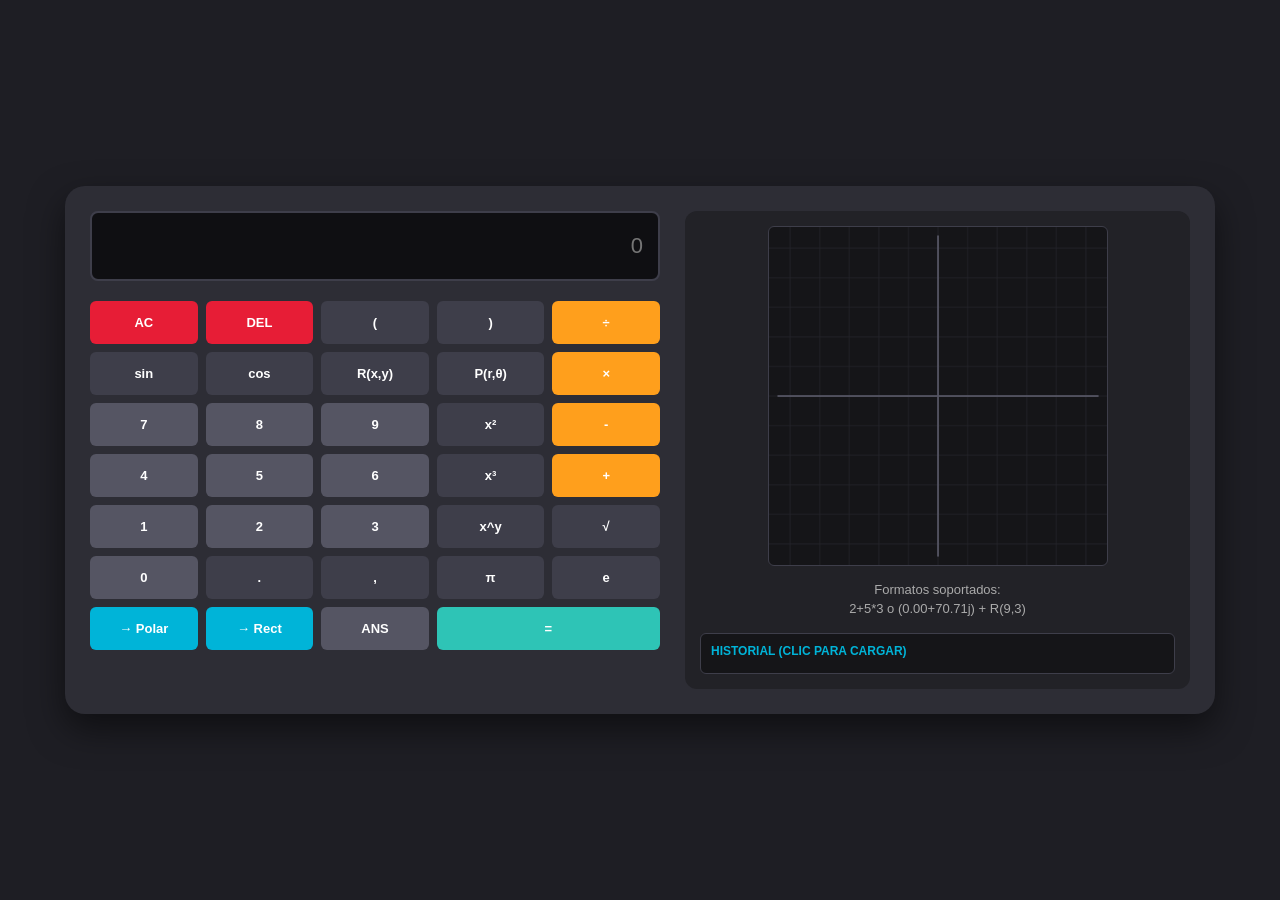
==== Instrumentacion/calculadora.html @ bb3affe7 "Add files via upload" ====
<!DOCTYPE html>
<html lang="es">
<head>
    <meta charset="UTF-8">
    <meta name="viewport" content="width=device-width, initial-scale=1.0">
    <title>Calculadora Científica y Compleja Definitiva</title>
    <style>
        * {
            box-sizing: border-box;
            margin: 0;
            padding: 0;
            font-family: 'Segoe UI', Tahoma, Geneva, Verdana, sans-serif;
        }

        body {
            background-color: #1e1e24;
            display: flex;
            justify-content: center;
            align-items: center;
            min-height: 100vh;
            padding: 20px;
        }

        .contenedor-principal {
            display: flex;
            background-color: #2d2d35;
            padding: 25px;
            border-radius: 20px;
            box-shadow: 0px 15px 35px rgba(0,0,0,0.5);
            gap: 25px;
            max-width: 1150px;
            width: 100%;
        }

        .seccion-calculadora {
            flex: 1.2;
        }

        .seccion-grafico {
            flex: 1;
            display: flex;
            flex-direction: column;
            align-items: center;
            background-color: #222227;
            border-radius: 12px;
            padding: 15px;
            gap: 15px;
        }

        .pantalla {
            width: 100%;
            height: 70px;
            background-color: #0f0f12;
            color: #00ff66;
            font-size: 22px;
            text-align: right;
            padding: 15px;
            border: 2px solid #3e3e4a;
            border-radius: 8px;
            margin-bottom: 20px;
            outline: none;
        }

        .botones {
            display: grid;
            grid-template-columns: repeat(5, 1fr);
            gap: 8px;
        }

        button {
            padding: 14px 4px;
            font-size: 13px;
            font-weight: 600;
            border: none;
            border-radius: 6px;
            cursor: pointer;
            background-color: #3e3e4a;
            color: #ffffff;
            transition: background 0.2s;
        }

        button:hover {
            background-color: #4f4f5e;
        }

        button.numero {
            background-color: #555563;
        }

        button.numero:hover {
            background-color: #666677;
        }

        button.operador {
            background-color: #ff9f1c;
            color: #fff;
        }

        button.operador:hover {
            background-color: #fca326;
        }

        button.especial {
            background-color: #e71d36;
            color: white;
        }

        button.especial:hover {
            background-color: #ff334b;
        }

        button.vector-btn {
            background-color: #00b4d8;
            color: white;
        }

        button.vector-btn:hover {
            background-color: #0096c7;
        }

        button.igual {
            background-color: #2ec4b6;
            color: white;
            grid-column: span 2;
        }

        button.igual:hover {
            background-color: #23a89d;
        }

        canvas {
            background-color: #151518;
            border: 1px solid #3e3e4a;
            border-radius: 6px;
            width: 100%;
            max-width: 340px;
            height: auto;
            aspect-ratio: 1;
        }

        .info-grafico {
            color: #aaa;
            font-size: 13px;
            text-align: center;
            line-height: 1.4;
            width: 100%;
        }

        .contenedor-historial {
            width: 100%;
            background-color: #151518;
            border: 1px solid #3e3e4a;
            border-radius: 6px;
            padding: 10px;
            max-height: 120px;
            overflow-y: auto;
        }

        .titulo-historial {
            color: #00b4d8;
            font-size: 12px;
            font-weight: bold;
            margin-bottom: 5px;
            text-transform: uppercase;
        }

        .item-historial {
            color: #eee;
            font-size: 11px;
            padding: 4px;
            border-bottom: 1px solid #222;
            cursor: pointer;
            text-align: left;
            white-space: nowrap;
            overflow: hidden;
            text-overflow: ellipsis;
        }

        .item-historial:hover {
            background-color: #222227;
            color: #00ff66;
        }
    </style>
</head>
<body>

    <div class="contenedor-principal">
        <div class="seccion-calculadora">
            <input type="text" class="pantalla" id="pantalla" readonly placeholder="0">
            
            <div class="botones">
                <button class="especial" onclick="limpiarPantalla()">AC</button>
                <button class="especial" onclick="borrarUltimo()">DEL</button>
                <button onclick="agregarValor('(')">(</button>
                <button onclick="agregarValor(')')">)</button>
                <button class="operador" onclick="agregarValor('/')">÷</button>

                <button onclick="agregarValor('Math.sin(')">sin</button>
                <button onclick="agregarValor('Math.cos(')">cos</button>
                <button onclick="agregarValor('R(')">R(x,y)</button>
                <button onclick="agregarValor('P(')">P(r,θ)</button>
                <button class="operador" onclick="agregarValor('*')">×</button>

                <button class="numero" onclick="agregarValor('7')">7</button>
                <button class="numero" onclick="agregarValor('8')">8</button>
                <button class="numero" onclick="agregarValor('9')">9</button>
                <button onclick="agregarValor('**2')">x²</button>
                <button class="operador" onclick="agregarValor('-')">-</button>

                <button class="numero" onclick="agregarValor('4')">4</button>
                <button class="numero" onclick="agregarValor('5')">5</button>
                <button class="numero" onclick="agregarValor('6')">6</button>
                <button onclick="agregarValor('**3')">x³</button>
                <button class="operador" onclick="agregarValor('+')">+</button>

                <button class="numero" onclick="agregarValor('1')">1</button>
                <button class="numero" onclick="agregarValor('2')">2</button>
                <button class="numero" onclick="agregarValor('3')">3</button>
                <button onclick="agregarValor('**')">x^y</button>
                <button onclick="agregarValor('Math.sqrt(')">√</button>

                <button class="numero" onclick="agregarValor('0')">0</button>
                <button onclick="agregarValor('.')">.</button>
                <button onclick="agregarValor(',')">,</button>
                <button onclick="agregarValor('Math.PI')">π</button>
                <button onclick="agregarValor('Math.E')">e</button>

                <button class="vector-btn" onclick="convertirAGraficarPolar()">→ Polar</button>
                <button class="vector-btn" onclick="convertirAGraficarRectangular()">→ Rect</button>
                <button class="numero" onclick="agregarAns()">ANS</button>
                <button class="igual" onclick="calcularOperacionCompleja()">=</button>
            </div>
        </div>

        <div class="seccion-grafico">
            <canvas id="planoVectorial" width="400" height="400"></canvas>
            <div class="info-grafico" id="infoGrafico">
                Formatos soportados:<br>
                <code>2+5*3</code> o <code>(0.00+70.71j) + R(9,3)</code>
            </div>
            
            <div class="contenedor-historial">
                <div class="titulo-historial">Historial (clic para cargar)</div>
                <div id="listaHistorial"></div>
            </div>
        </div>
    </div>

    <script>
        const pantalla = document.getElementById('pantalla');
        const canvas = document.getElementById('planoVectorial');
        const ctx = canvas.getContext('2d');
        const listaHistorial = document.getElementById('listaHistorial');

        let ultimaSolucion = "0"; 
        let mostrandoResultado = false; 

        dibujarPlano(0, 0);

        function agregarValor(valor) {
            if (mostrandoResultado) {
                pantalla.value = "";
                mostrandoResultado = false;
            }
            pantalla.value += valor;
        }

        function agregarAns() {
            if (mostrandoResultado) {
                pantalla.value = "";
                mostrandoResultado = false;
            }
            pantalla.value += ultimaSolucion;
        }

        function limpiarPantalla() {
            pantalla.value = '';
            mostrandoResultado = false;
            dibujarPlano(0, 0);
            document.getElementById('infoGrafico').innerHTML = "Formatos soportados:<br><code>2+5*3</code> o <code>(0.00+70.71j) + R(9,3)</code>";
        }

        function borrarUltimo() {
            if (mostrandoResultado) {
                pantalla.value = "";
                mostrandoResultado = false;
            } else {
                pantalla.value = pantalla.value.slice(0, -1);
            }
        }

        function cargarHistorial(valor) {
            pantalla.value = valor;
            mostrandoResultado = false;
        }

        function añadirAlHistorial(operacion, resultado) {
            const item = document.createElement('div');
            item.className = 'item-historial';
            item.innerText = `${operacion} = ${resultado}`;
            item.onclick = () => cargarHistorial(resultado);
            listaHistorial.insertBefore(item, listaHistorial.firstChild);
        }

        // CONTROL MATEMÁTICO REAL DE NÚMEROS COMPLEJOS
        class Complejo {
            constructor(re, im) {
                this.re = re;
                this.im = im;
            }
            sumar(c) { 
                let obj = (c instanceof Complejo) ? c : new Complejo(c, 0);
                return new Complejo(this.re + obj.re, this.im + obj.im); 
            }
            restar(c) { 
                let obj = (c instanceof Complejo) ? c : new Complejo(c, 0);
                return new Complejo(this.re - obj.re, this.im - obj.im); 
            }
            multiplicar(c) {
                let obj = (c instanceof Complejo) ? c : new Complejo(c, 0);
                return new Complejo(this.re * obj.re - this.im * obj.im, this.re * obj.im + this.im * obj.re);
            }
            dividir(c) {
                let obj = (c instanceof Complejo) ? c : new Complejo(c, 0);
                let den = obj.re * obj.re + obj.im * obj.im;
                if(den === 0) throw new Error("DivByZero");
                return new Complejo(
                    (this.re * obj.re + this.im * obj.im) / den,
                    (this.im * obj.re - this.re * obj.im) / den
                );
            }
            toString() {
                let signo = this.im >= 0 ? "+" : "";
                return `${this.re.toFixed(2)}${signo}${this.im.toFixed(2)}j`;
            }
        }

        // Funciones puente llamadas por eval()
        function R(x, y) { return new Complejo(x, y); }
        function P(r, anguloGrados) {
            const rad = anguloGrados * (Math.PI / 180);
            return new Complejo(r * Math.cos(rad), r * Math.sin(rad));
        }

        function parseComplejoString(str) {
            let s = str.replace(/j/g, '').replace(/\s+/g, '');
            let partes = s.split(/(?=[+-])/);
            let re = 0, im = 0;
            if(partes.length === 1) {
                if(str.includes('j')) im = parseFloat(partes[0]);
                else re = parseFloat(partes[0]);
            } else if(partes.length === 2) {
                re = parseFloat(partes[0]);
                im = parseFloat(partes[1]);
            }
            return new Complejo(isNaN(re)?0:re, isNaN(im)?0:im);
        }

        function convertirAGraficarPolar() {
            try {
                let entrada = pantalla.value.replace(/°/g, '');
                let c;
                if(entrada.includes('j')) {
                    c = parseComplejoString(entrada);
                } else {
                    c = eval(entrada);
                }
                if (!(c instanceof Complejo)) {
                    c = new Complejo(parseFloat(c), 0);
                }

                const magnitud = Math.sqrt(c.re*c.re + c.im*c.im);
                let angulo = Math.atan2(c.im, c.re) * (180 / Math.PI);
                if (angulo < 0) angulo += 360;

                let resPolar = `P(${magnitud.toFixed(2)},${angulo.toFixed(1)}°)`;
                añadirAlHistorial(`→Polar(${pantalla.value})`, resPolar);
                pantalla.value = resPolar;
                ultimaSolucion = resPolar;
                mostrandoResultado = true;
                actualizarInfoYGrafico(c.re, c.im, magnitud, angulo);
            } catch(e) { pantalla.value = "Error"; mostrandoResultado = true; }
        }

        function convertirAGraficarRectangular() {
            try {
                let entrada = pantalla.value.replace(/°/g, '');
                let c = eval(entrada);
                if (!(c instanceof Complejo)) {
                    c = new Complejo(parseFloat(c), 0);
                }

                const magnitud = Math.sqrt(c.re*c.re + c.im*c.im);
                let angulo = Math.atan2(c.im, c.re) * (180 / Math.PI);
                if (angulo < 0) angulo += 360;

                let resRect = c.toString();
                añadirAlHistorial(`→Rect(${pantalla.value})`, resRect);
                pantalla.value = resRect;
                ultimaSolucion = resRect;
                mostrandoResultado = true;
                actualizarInfoYGrafico(c.re, c.im, magnitud, angulo);
            } catch(e) { pantalla.value = "Error"; mostrandoResultado = true; }
        }

        // MOTOR ARITMÉTICO CENTRAL REPARADO CON PARSER REGEX SEGURO
        function calcularOperacionCompleja() {
            let expresionOriginal = pantalla.value;
            try {
                let expr = expresionOriginal.replace(/°/g, '');

                // 1. Convertir formatos de texto plano "0.00+70.71j" (del ANS) a constructores de objetos R(x,y)
                expr = expr.replace(/([0-9.-]+\s*[+-]\s*[0-9.-]+)j/g, function(match, complexGroup) {
                    let c = parseComplejoString(complexGroup);
                    return `R(${c.re},${c.im})`;
                });
                // Tratar números complejos puros de una sola componente (ej: "70.71j")
                expr = expr.replace(/\b([0-9.-]+)j\b/g, "R(0,$1)");

                // 2. Si es una operación puramente numérica escalar (sin vectores), usar cálculo normal
                if (!expr.includes('R(') && !expr.includes('P(')) {
                    let resultadoNormal = eval(expr);
                    if (resultadoNormal === undefined || isNaN(resultadoNormal)) {
                        pantalla.value = 'Error';
                    } else {
                        pantalla.value = resultadoNormal;
                        ultimaSolucion = resultadoNormal.toString();
                        añadirAlHistorial(expresionOriginal, resultadoNormal);
                    }
                    mostrandoResultado = true;
                    return;
                }

                // 3. PROCESADOR REGEX DE CADENA OPERATIVA FASORIAL:
                // Transforma algebraicamente operadores infix (+,-,*,/) en llamadas de métodos de la clase Complejo
                // de forma segura sin romper funciones internas como R(x,y) o P(r,t)
                let procesada = transformarMatematicaCompleja(expr);
                let resultadoComplejo = eval(procesada);

                if (resultadoComplejo instanceof Complejo) {
                    const magnitud = Math.sqrt(resultadoComplejo.re*resultadoComplejo.re + resultadoComplejo.im*resultadoComplejo.im);
                    let angulo = Math.atan2(resultadoComplejo.im, resultadoComplejo.re) * (180 / Math.PI);
                    if (angulo < 0) angulo += 360;

                    let resFinal = resultadoComplejo.toString();
                    pantalla.value = resFinal;
                    ultimaSolucion = resFinal;
                    
                    añadirAlHistorial(expresionOriginal, resFinal);
                    actualizarInfoYGrafico(resultadoComplejo.re, resultadoComplejo.im, magnitud, angulo);
                } else {
                    // Si el eval devolvió un escalar plano, envolverlo
                    let valorEscalar = parseFloat(resultadoComplejo);
                    if(!isNaN(valorEscalar)) {
                        pantalla.value = valorEscalar.toFixed(2);
                        ultimaSolucion = valorEscalar.toString();
                    } else {
                        pantalla.value = 'Error';
                    }
                }
                mostrandoResultado = true;

            } catch (error) {
                pantalla.value = 'Error';
                mostrandoResultado = true;
            }
        }

        // Convierte expresiones de forma recursiva simulando un árbol jerárquico binario mediante Regex seguro
        function transformarMatematicaCompleja(expr) {
            let s = expr.replace(/\s+/g, '');

            // Patrón para capturar bloques atómicos: Funciones R(...), P(...), variables o bloques entre paréntesis
            // Cambiamos el algoritmo de sustitución destructivo anterior por un enrutador estructurado
            const regexOperadores = /(\+|-|\*|\/)/g;
            
            // Evaluamos la jerarquía aislando operaciones básicas paso a paso de forma nativa para objetos Complejos.
            // Para simplificar de manera infalible y evitar romper las comas internas de R(x,y) y P(r,θ):
            // Protegemos temporalmente los bloques vectoriales:
            let vectoresEncontrados = [];
            let protegida = s.replace(/(R|P)\([^)]+\)/g, function(match) {
                vectoresEncontrados.push(match);
                return `__VEC_ID_${vectoresEncontrados.length - 1}__`;
            });

            // Aplicamos sustituciones de operadores sobre la cadena protegida (donde ya no hay riesgo con las comas)
            protegida = armarMetodos(protegida, '/', 'dividir');
            protegida = armarMetodos(protegida, '*', 'multiplicar');
            protegida = armarMetodos(protegida, '+', 'sumar');
            protegida = armarMetodos(protegida, '-', 'restar');

            // Restauramos los vectores originales en sus posiciones jerárquicas correspondientes
            for (let i = 0; i < vectoresEncontrados.length; i++) {
                protegida = protegida.replace(`__VEC_ID_${i}__`, vectoresEncontrados[i]);
            }

            return protegida;
        }

        function armarMetodos(cadena, op, metodo) {
            let partes = cadena.split(op);
            if (partes.length === 1) return cadena;
            let res = partes[0];
            for (let i = 1; i < partes.length; i++) {
                // Si el operando derecho es un número plano, lo convertimos en un objeto complejo implícito
                let operandoDerecho = partes[i];
                if(/^\d+(\.\d+)?$/.test(operandoDerecho)) {
                    operandoDerecho = `new Complejo(${operandoDerecho},0)`;
                }
                res = `(${res}).${metodo}(${operandoDerecho})`;
            }
            return res;
        }

        function actualizarInfoYGrafico(x, y, mag, ang) {
            let signo = y >= 0 ? "+" : "";
            document.getElementById('infoGrafico').innerHTML = `
                <strong>Resultado Complejo:</strong> ${x.toFixed(2)}${signo}${y.toFixed(2)}j<br>
                <strong>Módulo (r):</strong> ${mag.toFixed(2)}<br>
                <strong>Ángulo (θ):</strong> ${ang.toFixed(1)}°
            `;
            dibujarPlano(x, y);
        }

        function dibujarPlano(vectorX, vectorY) {
            ctx.clearRect(0, 0, canvas.width, canvas.height);
            const centroX = canvas.width / 2;
            const centroY = canvas.height / 2;
            
            const maxCoordenada = Math.max(Math.abs(vectorX), Math.abs(vectorY), 5);
            const escala = (canvas.width / 2 - 25) / maxCoordenada; 

            ctx.strokeStyle = '#25252b'; ctx.lineWidth = 1;
            for(let i = -Math.ceil(maxCoordenada); i <= Math.ceil(maxCoordenada); i++) {
                ctx.beginPath(); ctx.moveTo(centroX + i * escala, 0); ctx.lineTo(centroX + i * escala, canvas.height); ctx.stroke();
                ctx.beginPath(); ctx.moveTo(0, centroY - i * escala); ctx.lineTo(canvas.width, centroY - i * escala); ctx.stroke();
            }

            ctx.strokeStyle = '#555563'; ctx.lineWidth = 2;
            ctx.beginPath(); ctx.moveTo(10, centroY); ctx.lineTo(canvas.width - 10, centroY); ctx.stroke();
            ctx.beginPath(); ctx.moveTo(centroX, 10); ctx.lineTo(centroX, canvas.height - 10); ctx.stroke();

            if (vectorX !== 0 || vectorY !== 0) {
                const destinoX = centroX + vectorX * escala;
                const destinoY = centroY - vectorY * escala; 

                ctx.strokeStyle = '#ff9f1c'; ctx.setLineDash();
                ctx.beginPath(); ctx.moveTo(destinoX, destinoY); ctx.lineTo(destinoX, centroY);
                ctx.moveTo(destinoX, destinoY); ctx.lineTo(centroX, destinoY); ctx.stroke();
                ctx.setLineDash([]); 

                ctx.strokeStyle = '#00ff66'; ctx.lineWidth = 4;
                ctx.beginPath(); ctx.moveTo(centroX, centroY); ctx.lineTo(destinoX, destinoY); stroke(); ctx.stroke();

                const angulo = Math.atan2(destinoY - centroY, destinoX - centroX);
                const tamanoFlecha = 12;
                ctx.fillStyle = '#00ff66';
                ctx.beginPath(); ctx.moveTo(destinoX, destinoY);
                ctx.lineTo(destinoX - tamanoFlecha * Math.cos(angulo - Math.PI / 6), destinoY - tamanoFlecha * Math.sin(angulo - Math.PI / 6));
                ctx.lineTo(destinoX - tamanoFlecha * Math.cos(angulo + Math.PI / 6), destinoY - tamanoFlecha * Math.sin(angulo + Math.PI / 6));
                ctx.fill();

                ctx.fillStyle = '#ffffff'; ctx.beginPath(); ctx.arc(centroX, centroY, 4, 0, 2 * Math.PI); ctx.fill();
            }
        }
    </script>
</body>
</html>
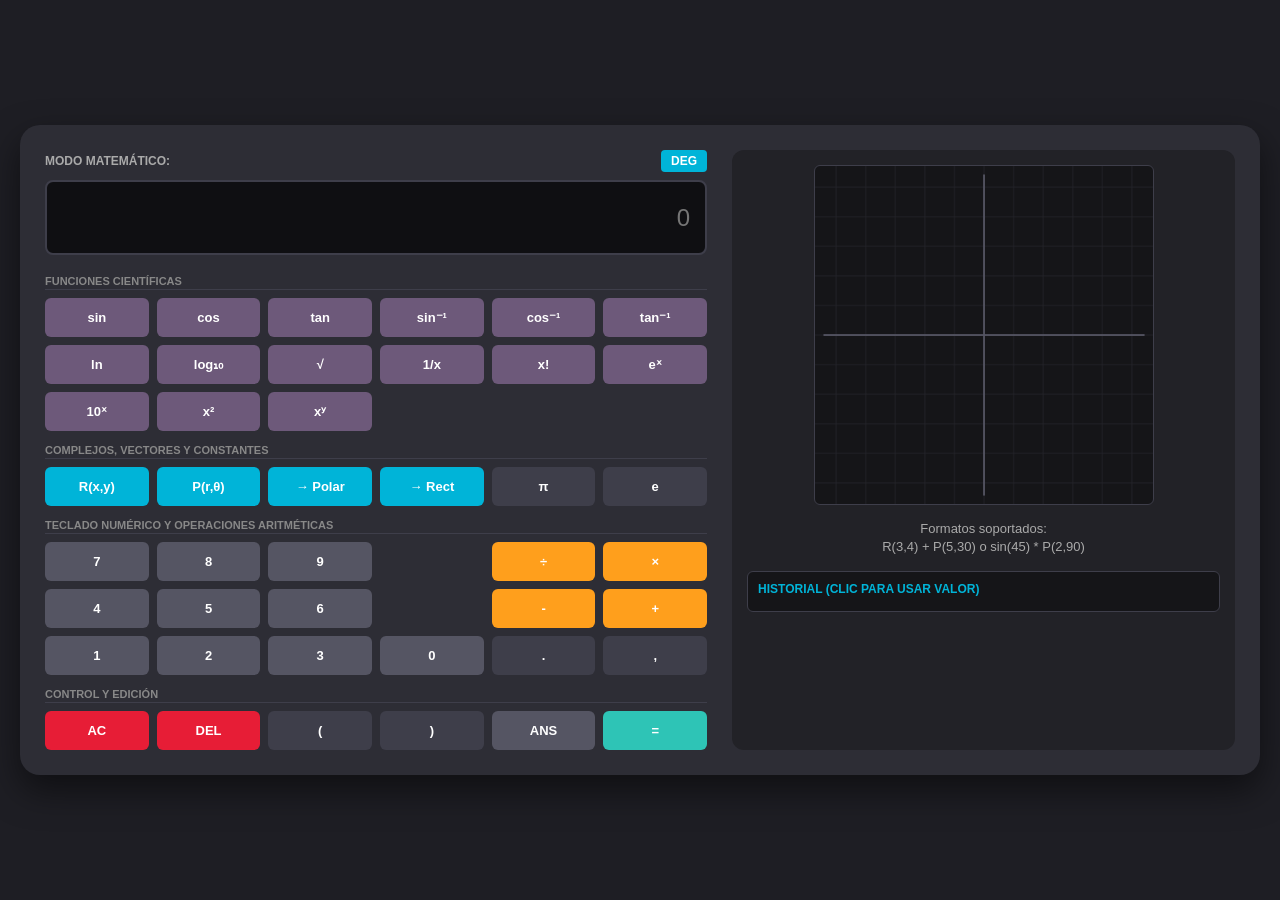
==== commit 194a7c61: "Update calculadora.html" ====
--- a/Instrumentacion/calculadora.html
+++ b/Instrumentacion/calculadora.html
@@ -3,7 +3,7 @@
 <head>
     <meta charset="UTF-8">
     <meta name="viewport" content="width=device-width, initial-scale=1.0">
-    <title>Calculadora Científica y Compleja Definitiva</title>
+    <title>Calculadora Científica Compleja Avanzada - Corregida</title>
     <style>
         * {
             box-sizing: border-box;
@@ -28,12 +28,12 @@
             border-radius: 20px;
             box-shadow: 0px 15px 35px rgba(0,0,0,0.5);
             gap: 25px;
-            max-width: 1150px;
+            max-width: 1250px;
             width: 100%;
         }
 
         .seccion-calculadora {
-            flex: 1.2;
+            flex: 1.4;
         }
 
         .seccion-grafico {
@@ -47,28 +47,47 @@
             gap: 15px;
         }
 
+        .encabezado-pantalla {
+            display: flex;
+            justify-content: space-between;
+            align-items: center;
+            margin-bottom: 8px;
+        }
+
+        .indicador-angulo {
+            background-color: #00b4d8;
+            color: white;
+            padding: 4px 10px;
+            font-size: 12px;
+            font-weight: bold;
+            border-radius: 4px;
+            cursor: pointer;
+            border: none;
+            text-transform: uppercase;
+        }
+
         .pantalla {
             width: 100%;
-            height: 70px;
+            height: 75px;
             background-color: #0f0f12;
             color: #00ff66;
-            font-size: 22px;
+            font-size: 24px;
             text-align: right;
             padding: 15px;
             border: 2px solid #3e3e4a;
             border-radius: 8px;
-            margin-bottom: 20px;
+            margin-bottom: 15px;
             outline: none;
         }
 
         .botones {
             display: grid;
-            grid-template-columns: repeat(5, 1fr);
+            grid-template-columns: repeat(6, 1fr);
             gap: 8px;
         }
 
         button {
-            padding: 14px 4px;
+            padding: 12px 2px;
             font-size: 13px;
             font-weight: 600;
             border: none;
@@ -109,6 +128,15 @@
             background-color: #ff334b;
         }
 
+        button.cientifico {
+            background-color: #6d597a;
+            color: white;
+        }
+
+        button.cientifico:hover {
+            background-color: #b56576;
+        }
+
         button.vector-btn {
             background-color: #00b4d8;
             color: white;
@@ -121,7 +149,6 @@
         button.igual {
             background-color: #2ec4b6;
             color: white;
-            grid-column: span 2;
         }
 
         button.igual:hover {
@@ -152,7 +179,7 @@
             border: 1px solid #3e3e4a;
             border-radius: 6px;
             padding: 10px;
-            max-height: 120px;
+            max-height: 110px;
             overflow-y: auto;
         }
 
@@ -180,53 +207,87 @@
             background-color: #222227;
             color: #00ff66;
         }
+
+        .etiqueta-grupo {
+            grid-column: span 6;
+            font-size: 11px;
+            color: #888;
+            font-weight: bold;
+            text-transform: uppercase;
+            margin-top: 5px;
+            border-bottom: 1px solid #3e3e4a;
+            padding-bottom: 2px;
+        }
     </style>
 </head>
 <body>
 
     <div class="contenedor-principal">
         <div class="seccion-calculadora">
+            <div class="encabezado-pantalla">
+                <span style="color:#aaa; font-size:12px; font-weight:bold;">MODO MATEMÁTICO:</span>
+                <button class="indicador-angulo" id="btnAngulo" onclick="conmutarModoAngulo()">DEG</button>
+            </div>
             <input type="text" class="pantalla" id="pantalla" readonly placeholder="0">
-            
+
             <div class="botones">
+                
+                <div class="etiqueta-grupo">Funciones Científicas</div>
+                <button class="cientifico" onclick="agregarValor('sin(')">sin</button>
+                <button class="cientifico" onclick="agregarValor('cos(')">cos</button>
+                <button class="cientifico" onclick="agregarValor('tan(')">tan</button>
+                <button class="cientifico" onclick="agregarValor('asin(')">sin⁻¹</button>
+                <button class="cientifico" onclick="agregarValor('acos(')">cos⁻¹</button>
+                <button class="cientifico" onclick="agregarValor('atan(')">tan⁻¹</button>
+                
+                <button class="cientifico" onclick="agregarValor('ln(')">ln</button>
+                <button class="cientifico" onclick="agregarValor('lg(')">log₁₀</button>
+                <button class="cientifico" onclick="agregarValor('sqrt(')">√</button>
+                <button class="cientifico" onclick="agregarValor('inv(')">1/x</button>
+                <button class="cientifico" onclick="agregarValor('fact(')">x!</button>
+                <button class="cientifico" onclick="agregarValor('exp(')">eˣ</button>
+
+                <button class="cientifico" onclick="agregarValor('pow10(')">10ˣ</button>
+                <button class="cientifico" onclick="agregarValor('**2')">x²</button>
+                <button class="cientifico" onclick="agregarValor('**')">xʸ</button>
+                <button style="grid-column: span 3; background-color: transparent;" disabled></button>
+
+                <div class="etiqueta-grupo">Complejos, Vectores y Constantes</div>
+                <button class="vector-btn" onclick="agregarValor('R(')">R(x,y)</button>
+                <button class="vector-btn" onclick="agregarValor('P(')">P(r,θ)</button>
+                <button class="vector-btn" onclick="convertirAGraficarPolar()">→ Polar</button>
+                <button class="vector-btn" onclick="convertirAGraficarRectangular()">→ Rect</button>
+                <button onclick="agregarValor('Math.PI')">π</button>
+                <button onclick="agregarValor('Math.E')">e</button>
+
+                <div class="etiqueta-grupo">Teclado Numérico y Operaciones Aritméticas</div>
+                
+                <button class="numero" onclick="agregarValor('7')">7</button>
+                <button class="numero" onclick="agregarValor('8')">8</button>
+                <button class="numero" onclick="agregarValor('9')">9</button>
+                <button style="background-color: transparent;" disabled></button>
+                <button class="operador" onclick="agregarValor('/')">÷</button>
+                <button class="operador" onclick="agregarValor('*')">×</button>
+
+                <button class="numero" onclick="agregarValor('4')">4</button>
+                <button class="numero" onclick="agregarValor('5')">5</button>
+                <button class="numero" onclick="agregarValor('6')">6</button>
+                <button style="background-color: transparent;" disabled></button>
+                <button class="operador" onclick="agregarValor('-')">-</button>
+                <button class="operador" onclick="agregarValor('+')">+</button>
+
+                <button class="numero" onclick="agregarValor('1')">1</button>
+                <button class="numero" onclick="agregarValor('2')">2</button>
+                <button class="numero" onclick="agregarValor('3')">3</button>
+                <button class="numero" onclick="agregarValor('0')">0</button>
+                <button onclick="agregarValor('.')">.</button>
+                <button onclick="agregarValor(',')">,</button>
+
+                <div class="etiqueta-grupo">Control y Edición</div>
                 <button class="especial" onclick="limpiarPantalla()">AC</button>
                 <button class="especial" onclick="borrarUltimo()">DEL</button>
                 <button onclick="agregarValor('(')">(</button>
                 <button onclick="agregarValor(')')">)</button>
-                <button class="operador" onclick="agregarValor('/')">÷</button>
-
-                <button onclick="agregarValor('Math.sin(')">sin</button>
-                <button onclick="agregarValor('Math.cos(')">cos</button>
-                <button onclick="agregarValor('R(')">R(x,y)</button>
-                <button onclick="agregarValor('P(')">P(r,θ)</button>
-                <button class="operador" onclick="agregarValor('*')">×</button>
-
-                <button class="numero" onclick="agregarValor('7')">7</button>
-                <button class="numero" onclick="agregarValor('8')">8</button>
-                <button class="numero" onclick="agregarValor('9')">9</button>
-                <button onclick="agregarValor('**2')">x²</button>
-                <button class="operador" onclick="agregarValor('-')">-</button>
-
-                <button class="numero" onclick="agregarValor('4')">4</button>
-                <button class="numero" onclick="agregarValor('5')">5</button>
-                <button class="numero" onclick="agregarValor('6')">6</button>
-                <button onclick="agregarValor('**3')">x³</button>
-                <button class="operador" onclick="agregarValor('+')">+</button>
-
-                <button class="numero" onclick="agregarValor('1')">1</button>
-                <button class="numero" onclick="agregarValor('2')">2</button>
-                <button class="numero" onclick="agregarValor('3')">3</button>
-                <button onclick="agregarValor('**')">x^y</button>
-                <button onclick="agregarValor('Math.sqrt(')">√</button>
-
-                <button class="numero" onclick="agregarValor('0')">0</button>
-                <button onclick="agregarValor('.')">.</button>
-                <button onclick="agregarValor(',')">,</button>
-                <button onclick="agregarValor('Math.PI')">π</button>
-                <button onclick="agregarValor('Math.E')">e</button>
-
-                <button class="vector-btn" onclick="convertirAGraficarPolar()">→ Polar</button>
-                <button class="vector-btn" onclick="convertirAGraficarRectangular()">→ Rect</button>
                 <button class="numero" onclick="agregarAns()">ANS</button>
                 <button class="igual" onclick="calcularOperacionCompleja()">=</button>
             </div>
@@ -236,11 +297,11 @@
             <canvas id="planoVectorial" width="400" height="400"></canvas>
             <div class="info-grafico" id="infoGrafico">
                 Formatos soportados:<br>
-                <code>2+5*3</code> o <code>(0.00+70.71j) + R(9,3)</code>
+                <code>R(3,4) + P(5,30)</code> o <code>sin(45) * P(2,90)</code>
             </div>
-            
+
             <div class="contenedor-historial">
-                <div class="titulo-historial">Historial (clic para cargar)</div>
+                <div class="titulo-historial">Historial (clic para usar valor)</div>
                 <div id="listaHistorial"></div>
             </div>
         </div>
@@ -251,11 +312,18 @@
         const canvas = document.getElementById('planoVectorial');
         const ctx = canvas.getContext('2d');
         const listaHistorial = document.getElementById('listaHistorial');
-
-        let ultimaSolucion = "0"; 
-        let mostrandoResultado = false; 
+        const btnAngulo = document.getElementById('btnAngulo');
+
+        let ultimaSolucion = "0";
+        let mostrandoResultado = false;
+        let modoAngulo = "DEG"; 
 
         dibujarPlano(0, 0);
+
+        function conmutarModoAngulo() {
+            modoAngulo = (modoAngulo === "DEG") ? "RAD" : "DEG";
+            btnAngulo.innerText = modoAngulo;
+        }
 
         function agregarValor(valor) {
             if (mostrandoResultado) {
@@ -277,7 +345,7 @@
             pantalla.value = '';
             mostrandoResultado = false;
             dibujarPlano(0, 0);
-            document.getElementById('infoGrafico').innerHTML = "Formatos soportados:<br><code>2+5*3</code> o <code>(0.00+70.71j) + R(9,3)</code>";
+            document.getElementById('infoGrafico').innerHTML = "Formatos soportados:<br><code>R(3,4) + P(5,30)</code> o <code>sin(45) * P(2,90)</code>";
         }
 
         function borrarUltimo() {
@@ -285,13 +353,29 @@
                 pantalla.value = "";
                 mostrandoResultado = false;
             } else {
-                pantalla.value = pantalla.value.slice(0, -1);
-            }
-        }
-
+                const funciones = ['Math.PI', 'Math.E', 'asin(', 'acos(', 'atan(', 'pow10(', 'sqrt(', 'fact(', 'inv(', 'sin(', 'cos(', 'tan(', 'exp(', 'ln(', 'lg(', 'R(', 'P('];
+                let borradoEspecial = false;
+                for(let f of funciones) {
+                    if(pantalla.value.endsWith(f)) {
+                        pantalla.value = pantalla.value.slice(0, -f.length);
+                        borradoEspecial = true;
+                        break;
+                    }
+                }
+                if(!borradoEspecial) {
+                    pantalla.value = pantalla.value.slice(0, -1);
+                }
+            }
+        }
+
+        // CORRECCIÓN HISTORIAL: Concatena inteligentemente en lugar de machacar
         function cargarHistorial(valor) {
-            pantalla.value = valor;
-            mostrandoResultado = false;
+            if (mostrandoResultado) {
+                pantalla.value = valor;
+                mostrandoResultado = false;
+            } else {
+                pantalla.value += valor;
+            }
         }
 
         function añadirAlHistorial(operacion, resultado) {
@@ -302,19 +386,19 @@
             listaHistorial.insertBefore(item, listaHistorial.firstChild);
         }
 
-        // CONTROL MATEMÁTICO REAL DE NÚMEROS COMPLEJOS
+        // MOTOR MATEMÁTICO DE NÚMEROS COMPLEJOS
         class Complejo {
             constructor(re, im) {
                 this.re = re;
                 this.im = im;
             }
-            sumar(c) { 
+            sumar(c) {
                 let obj = (c instanceof Complejo) ? c : new Complejo(c, 0);
-                return new Complejo(this.re + obj.re, this.im + obj.im); 
-            }
-            restar(c) { 
+                return new Complejo(this.re + obj.re, this.im + obj.im);
+            }
+            restar(c) {
                 let obj = (c instanceof Complejo) ? c : new Complejo(c, 0);
-                return new Complejo(this.re - obj.re, this.im - obj.im); 
+                return new Complejo(this.re - obj.re, this.im - obj.im);
             }
             multiplicar(c) {
                 let obj = (c instanceof Complejo) ? c : new Complejo(c, 0);
@@ -335,7 +419,6 @@
             }
         }
 
-        // Funciones puente llamadas por eval()
         function R(x, y) { return new Complejo(x, y); }
         function P(r, anguloGrados) {
             const rad = anguloGrados * (Math.PI / 180);
@@ -356,24 +439,26 @@
             return new Complejo(isNaN(re)?0:re, isNaN(im)?0:im);
         }
 
+        function evaluarEntradaAObjeto(entrada) {
+            let expr = entrada.trim();
+            if (expr.includes('j') && !expr.includes('R(')) {
+                return parseComplejoString(expr);
+            }
+            let res = parsearYCalcularComplejos(expr);
+            if (res instanceof Complejo) return res;
+            let val = parseFloat(res);
+            if (!isNaN(val)) return new Complejo(val, 0);
+            throw new Error("Formato inválido");
+        }
+
         function convertirAGraficarPolar() {
             try {
-                let entrada = pantalla.value.replace(/°/g, '');
-                let c;
-                if(entrada.includes('j')) {
-                    c = parseComplejoString(entrada);
-                } else {
-                    c = eval(entrada);
-                }
-                if (!(c instanceof Complejo)) {
-                    c = new Complejo(parseFloat(c), 0);
-                }
-
+                let c = evaluarEntradaAObjeto(pantalla.value);
                 const magnitud = Math.sqrt(c.re*c.re + c.im*c.im);
                 let angulo = Math.atan2(c.im, c.re) * (180 / Math.PI);
                 if (angulo < 0) angulo += 360;
 
-                let resPolar = `P(${magnitud.toFixed(2)},${angulo.toFixed(1)}°)`;
+                let resPolar = `P(${magnitud.toFixed(2)},${angulo.toFixed(1)})`;
                 añadirAlHistorial(`→Polar(${pantalla.value})`, resPolar);
                 pantalla.value = resPolar;
                 ultimaSolucion = resPolar;
@@ -384,12 +469,7 @@
 
         function convertirAGraficarRectangular() {
             try {
-                let entrada = pantalla.value.replace(/°/g, '');
-                let c = eval(entrada);
-                if (!(c instanceof Complejo)) {
-                    c = new Complejo(parseFloat(c), 0);
-                }
-
+                let c = evaluarEntradaAObjeto(pantalla.value);
                 const magnitud = Math.sqrt(c.re*c.re + c.im*c.im);
                 let angulo = Math.atan2(c.im, c.re) * (180 / Math.PI);
                 if (angulo < 0) angulo += 360;
@@ -403,39 +483,19 @@
             } catch(e) { pantalla.value = "Error"; mostrandoResultado = true; }
         }
 
-        // MOTOR ARITMÉTICO CENTRAL REPARADO CON PARSER REGEX SEGURO
+        // MOTOR ARITMÉTICO CENTRAL: PARSER TOKENIZADOR JERÁRQUICO
         function calcularOperacionCompleja() {
             let expresionOriginal = pantalla.value;
             try {
-                let expr = expresionOriginal.replace(/°/g, '');
-
-                // 1. Convertir formatos de texto plano "0.00+70.71j" (del ANS) a constructores de objetos R(x,y)
+                let expr = expresionOriginal.replace(/\s+/g, '');
+
                 expr = expr.replace(/([0-9.-]+\s*[+-]\s*[0-9.-]+)j/g, function(match, complexGroup) {
                     let c = parseComplejoString(complexGroup);
                     return `R(${c.re},${c.im})`;
                 });
-                // Tratar números complejos puros de una sola componente (ej: "70.71j")
                 expr = expr.replace(/\b([0-9.-]+)j\b/g, "R(0,$1)");
 
-                // 2. Si es una operación puramente numérica escalar (sin vectores), usar cálculo normal
-                if (!expr.includes('R(') && !expr.includes('P(')) {
-                    let resultadoNormal = eval(expr);
-                    if (resultadoNormal === undefined || isNaN(resultadoNormal)) {
-                        pantalla.value = 'Error';
-                    } else {
-                        pantalla.value = resultadoNormal;
-                        ultimaSolucion = resultadoNormal.toString();
-                        añadirAlHistorial(expresionOriginal, resultadoNormal);
-                    }
-                    mostrandoResultado = true;
-                    return;
-                }
-
-                // 3. PROCESADOR REGEX DE CADENA OPERATIVA FASORIAL:
-                // Transforma algebraicamente operadores infix (+,-,*,/) en llamadas de métodos de la clase Complejo
-                // de forma segura sin romper funciones internas como R(x,y) o P(r,t)
-                let procesada = transformarMatematicaCompleja(expr);
-                let resultadoComplejo = eval(procesada);
+                let resultadoComplejo = parsearYCalcularComplejos(expr);
 
                 if (resultadoComplejo instanceof Complejo) {
                     const magnitud = Math.sqrt(resultadoComplejo.re*resultadoComplejo.re + resultadoComplejo.im*resultadoComplejo.im);
@@ -443,20 +503,13 @@
                     if (angulo < 0) angulo += 360;
 
                     let resFinal = resultadoComplejo.toString();
+                    if(Math.abs(resultadoComplejo.im) < 1e-12) resFinal = resultadoComplejo.re.toFixed(2);
+
                     pantalla.value = resFinal;
                     ultimaSolucion = resFinal;
-                    
+
                     añadirAlHistorial(expresionOriginal, resFinal);
                     actualizarInfoYGrafico(resultadoComplejo.re, resultadoComplejo.im, magnitud, angulo);
-                } else {
-                    // Si el eval devolvió un escalar plano, envolverlo
-                    let valorEscalar = parseFloat(resultadoComplejo);
-                    if(!isNaN(valorEscalar)) {
-                        pantalla.value = valorEscalar.toFixed(2);
-                        ultimaSolucion = valorEscalar.toString();
-                    } else {
-                        pantalla.value = 'Error';
-                    }
                 }
                 mostrandoResultado = true;
 
@@ -466,50 +519,163 @@
             }
         }
 
-        // Convierte expresiones de forma recursiva simulando un árbol jerárquico binario mediante Regex seguro
-        function transformarMatematicaCompleja(expr) {
-            let s = expr.replace(/\s+/g, '');
-
-            // Patrón para capturar bloques atómicos: Funciones R(...), P(...), variables o bloques entre paréntesis
-            // Cambiamos el algoritmo de sustitución destructivo anterior por un enrutador estructurado
-            const regexOperadores = /(\+|-|\*|\/)/g;
+        function parsearYCalcularComplejos(expr) {
+            let tokens = [];
+            let i = 0;
             
-            // Evaluamos la jerarquía aislando operaciones básicas paso a paso de forma nativa para objetos Complejos.
-            // Para simplificar de manera infalible y evitar romper las comas internas de R(x,y) y P(r,θ):
-            // Protegemos temporalmente los bloques vectoriales:
-            let vectoresEncontrados = [];
-            let protegida = s.replace(/(R|P)\([^)]+\)/g, function(match) {
-                vectoresEncontrados.push(match);
-                return `__VEC_ID_${vectoresEncontrados.length - 1}__`;
-            });
-
-            // Aplicamos sustituciones de operadores sobre la cadena protegida (donde ya no hay riesgo con las comas)
-            protegida = armarMetodos(protegida, '/', 'dividir');
-            protegida = armarMetodos(protegida, '*', 'multiplicar');
-            protegida = armarMetodos(protegida, '+', 'sumar');
-            protegida = armarMetodos(protegida, '-', 'restar');
-
-            // Restauramos los vectores originales en sus posiciones jerárquicas correspondientes
-            for (let i = 0; i < vectoresEncontrados.length; i++) {
-                protegida = protegida.replace(`__VEC_ID_${i}__`, vectoresEncontrados[i]);
-            }
-
-            return protegida;
-        }
-
-        function armarMetodos(cadena, op, metodo) {
-            let partes = cadena.split(op);
-            if (partes.length === 1) return cadena;
-            let res = partes[0];
-            for (let i = 1; i < partes.length; i++) {
-                // Si el operando derecho es un número plano, lo convertimos en un objeto complejo implícito
-                let operandoDerecho = partes[i];
-                if(/^\d+(\.\d+)?$/.test(operandoDerecho)) {
-                    operandoDerecho = `new Complejo(${operandoDerecho},0)`;
-                }
-                res = `(${res}).${metodo}(${operandoDerecho})`;
-            }
-            return res;
+            const funcionesCientificas = ['asin', 'acos', 'atan', 'pow10', 'sqrt', 'fact', 'inv', 'sin', 'cos', 'tan', 'exp', 'ln', 'lg', 'R', 'P'];
+
+            while (i < expr.length) {
+                let c = expr[i];
+                if (c === '+' || c === '-' || c === '*' || c === '/' || c === '(' || c === ')' || c === ',') {
+                    if(c === '*' && expr[i+1] === '*') {
+                        tokens.push('**');
+                        i += 2;
+                    } else {
+                        tokens.push(c);
+                        i++;
+                    }
+                } else if (expr.startsWith('Math.PI', i)) {
+                    tokens.push(Math.PI.toString());
+                    i += 7;
+                } else if (expr.startsWith('Math.E', i)) {
+                    tokens.push(Math.E.toString());
+                    i += 6;
+                } else {
+                    let encontradaf = false;
+                    for(let f of funcionesCientificas) {
+                        if(expr.startsWith(f + '(', i)) {
+                            tokens.push(f);
+                            tokens.push('(');
+                            i += f.length + 1;
+                            encontradaf = true;
+                            break;
+                        }
+                    }
+                    
+                    if(!encontradaf) {
+                        // EXCLUSIÓN CRÍTICA DE LA COMA: No mezclar la coma ',' como parte del cuerpo del número decimal
+                        if ((c >= '0' && c <= '9') || c === '.') {
+                            let inicioNum = i;
+                            while (i < expr.length && ((expr[i] >= '0' && expr[i] <= '9') || expr[i] === '.')) i++;
+                            tokens.push(expr.slice(inicioNum, i));
+                        } else {
+                            i++; 
+                        }
+                    }
+                }
+            }
+
+            let pos = 0;
+
+            function parsePrimario() {
+                let token = tokens[pos];
+                
+                if (token === '(') {
+                    pos++; 
+                    let res = parseSumaResta();
+                    pos++; 
+                    return res;
+                }
+
+                if (funcionesCientificas.includes(token)) {
+                    let func = token;
+                    pos++; // saltar función
+                    pos++; // saltar '('
+                    
+                    if (func === 'R' || func === 'P') {
+                        let arg1 = parseSumaResta(); 
+                        pos++; // saltar ','
+                        let arg2 = parseSumaResta(); 
+                        pos++; // saltar ')'
+                        return (func === 'R') ? R(arg1.re, arg2.re) : P(arg1.re, arg2.re);
+                    }
+
+                    let arg = parseSumaResta();
+                    pos++; // saltar ')'
+
+                    let v = arg.re; 
+
+                    switch(func) {
+                        case 'sin': 
+                            if(modoAngulo === "DEG") v = v * (Math.PI / 180);
+                            return new Complejo(Math.sin(v), 0);
+                        case 'cos': 
+                            if(modoAngulo === "DEG") v = v * (Math.PI / 180);
+                            return new Complejo(Math.cos(v), 0);
+                        case 'tan': 
+                            if(modoAngulo === "DEG") v = v * (Math.PI / 180);
+                            return new Complejo(Math.tan(v), 0);
+                        case 'asin': 
+                            let resAsin = Math.asin(v);
+                            if(modoAngulo === "DEG") resAsin = resAsin * (180 / Math.PI);
+                            return new Complejo(resAsin, 0);
+                        case 'acos': 
+                            let resAcos = Math.acos(v);
+                            if(modoAngulo === "DEG") resAcos = resAcos * (180 / Math.PI);
+                            return new Complejo(resAcos, 0);
+                        case 'atan': 
+                            let resAtan = Math.atan(v);
+                            if(modoAngulo === "DEG") resAtan = resAtan * (180 / Math.PI);
+                            return new Complejo(resAtan, 0);
+                        case 'ln': return new Complejo(Math.log(v), 0);
+                        case 'lg': return new Complejo(Math.log10(v), 0);
+                        case 'sqrt': return new Complejo(Math.sqrt(v), 0);
+                        case 'exp': return new Complejo(Math.exp(v), 0);
+                        case 'pow10': return new Complejo(Math.pow(10, v), 0);
+                        case 'inv': return new Complejo(1 / v, 0);
+                        case 'fact': return new Complejo(calcularFactorial(Math.floor(v)), 0);
+                        default: return new Complejo(0,0);
+                    }
+                }
+
+                pos++;
+                return new Complejo(parseFloat(token), 0);
+            }
+
+            function parsePotencia() {
+                let nodoIzq = parsePrimario();
+                while (pos < tokens.length && tokens[pos] === '**') {
+                    pos++;
+                    let nodoDer = parsePrimario();
+                    nodoIzq = new Complejo(Math.pow(nodoIzq.re, nodoDer.re), 0);
+                }
+                return nodoIzq;
+            }
+
+            function parseMultiplicacionDivision() {
+                let nodoIzq = parsePotencia();
+                while (pos < tokens.length && (tokens[pos] === '*' || tokens[pos] === '/')) {
+                    let op = tokens[pos];
+                    pos++;
+                    let nodoDer = parsePotencia();
+                    if (op === '*') nodoIzq = nodoIzq.multiplicar(nodoDer);
+                    if (op === '/') nodoIzq = nodoIzq.dividir(nodoDer);
+                }
+                return nodoIzq;
+            }
+
+            function parseSumaResta() {
+                let nodoIzq = parseMultiplicacionDivision();
+                while (pos < tokens.length && (tokens[pos] === '+' || tokens[pos] === '-')) {
+                    let op = tokens[pos];
+                    pos++;
+                    let nodoDer = parseMultiplicacionDivision();
+                    if (op === '+') nodoIzq = nodoIzq.sumar(nodoDer);
+                    if (op === '-') nodoIzq = nodoIzq.restar(nodoDer);
+                }
+                return nodoIzq;
+            }
+
+            return parseSumaResta();
+        }
+
+        function calcularFactorial(n) {
+            if (n < 0) return 0;
+            if (n === 0 || n === 1) return 1;
+            let result = 1;
+            for (let i = 2; i <= n; i++) result *= i;
+            return result;
         }
 
         function actualizarInfoYGrafico(x, y, mag, ang) {
@@ -526,9 +692,9 @@
             ctx.clearRect(0, 0, canvas.width, canvas.height);
             const centroX = canvas.width / 2;
             const centroY = canvas.height / 2;
-            
+
             const maxCoordenada = Math.max(Math.abs(vectorX), Math.abs(vectorY), 5);
-            const escala = (canvas.width / 2 - 25) / maxCoordenada; 
+            const escala = (canvas.width / 2 - 25) / maxCoordenada;
 
             ctx.strokeStyle = '#25252b'; ctx.lineWidth = 1;
             for(let i = -Math.ceil(maxCoordenada); i <= Math.ceil(maxCoordenada); i++) {
@@ -542,15 +708,15 @@
 
             if (vectorX !== 0 || vectorY !== 0) {
                 const destinoX = centroX + vectorX * escala;
-                const destinoY = centroY - vectorY * escala; 
-
-                ctx.strokeStyle = '#ff9f1c'; ctx.setLineDash();
+                const destinoY = centroY - vectorY * escala;
+
+                ctx.strokeStyle = '#ff9f1c'; ctx.setLineDash([4, 4]);
                 ctx.beginPath(); ctx.moveTo(destinoX, destinoY); ctx.lineTo(destinoX, centroY);
                 ctx.moveTo(destinoX, destinoY); ctx.lineTo(centroX, destinoY); ctx.stroke();
-                ctx.setLineDash([]); 
+                ctx.setLineDash([]);
 
                 ctx.strokeStyle = '#00ff66'; ctx.lineWidth = 4;
-                ctx.beginPath(); ctx.moveTo(centroX, centroY); ctx.lineTo(destinoX, destinoY); stroke(); ctx.stroke();
+                ctx.beginPath(); ctx.moveTo(centroX, centroY); ctx.lineTo(destinoX, destinoY); ctx.stroke();
 
                 const angulo = Math.atan2(destinoY - centroY, destinoX - centroX);
                 const tamanoFlecha = 12;
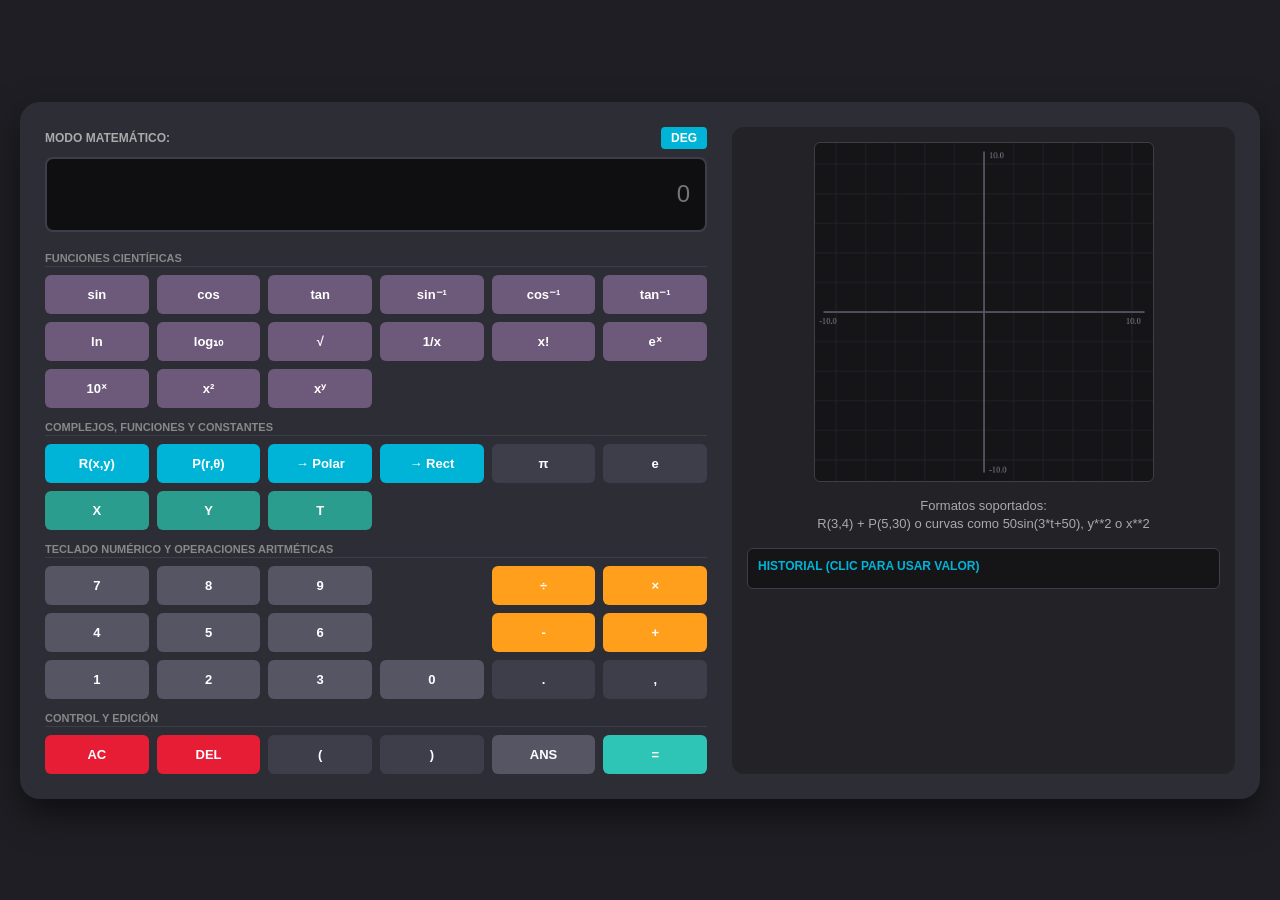
==== commit 3404aa07: "Update calculadora.html" ====
--- a/Instrumentacion/calculadora.html
+++ b/Instrumentacion/calculadora.html
@@ -3,7 +3,7 @@
 <head>
     <meta charset="UTF-8">
     <meta name="viewport" content="width=device-width, initial-scale=1.0">
-    <title>Calculadora Científica Compleja Avanzada - Corregida</title>
+    <title>Calculadora Científica, Compleja y Graficadora Avanzada</title>
     <style>
         * {
             box-sizing: border-box;
@@ -28,7 +28,7 @@
             border-radius: 20px;
             box-shadow: 0px 15px 35px rgba(0,0,0,0.5);
             gap: 25px;
-            max-width: 1250px;
+            max-width: 1300px;
             width: 100%;
         }
 
@@ -146,6 +146,15 @@
             background-color: #0096c7;
         }
 
+        button.variable-btn {
+            background-color: #2a9d8f;
+            color: white;
+        }
+
+        button.variable-btn:hover {
+            background-color: #21867a;
+        }
+
         button.igual {
             background-color: #2ec4b6;
             color: white;
@@ -228,10 +237,10 @@
                 <span style="color:#aaa; font-size:12px; font-weight:bold;">MODO MATEMÁTICO:</span>
                 <button class="indicador-angulo" id="btnAngulo" onclick="conmutarModoAngulo()">DEG</button>
             </div>
-            <input type="text" class="pantalla" id="pantalla" readonly placeholder="0">
+            <input type="text" class="pantalla" id="pantalla" placeholder="0">
 
             <div class="botones">
-                
+
                 <div class="etiqueta-grupo">Funciones Científicas</div>
                 <button class="cientifico" onclick="agregarValor('sin(')">sin</button>
                 <button class="cientifico" onclick="agregarValor('cos(')">cos</button>
@@ -239,7 +248,7 @@
                 <button class="cientifico" onclick="agregarValor('asin(')">sin⁻¹</button>
                 <button class="cientifico" onclick="agregarValor('acos(')">cos⁻¹</button>
                 <button class="cientifico" onclick="agregarValor('atan(')">tan⁻¹</button>
-                
+
                 <button class="cientifico" onclick="agregarValor('ln(')">ln</button>
                 <button class="cientifico" onclick="agregarValor('lg(')">log₁₀</button>
                 <button class="cientifico" onclick="agregarValor('sqrt(')">√</button>
@@ -252,7 +261,7 @@
                 <button class="cientifico" onclick="agregarValor('**')">xʸ</button>
                 <button style="grid-column: span 3; background-color: transparent;" disabled></button>
 
-                <div class="etiqueta-grupo">Complejos, Vectores y Constantes</div>
+                <div class="etiqueta-grupo">Complejos, Funciones y Constantes</div>
                 <button class="vector-btn" onclick="agregarValor('R(')">R(x,y)</button>
                 <button class="vector-btn" onclick="agregarValor('P(')">P(r,θ)</button>
                 <button class="vector-btn" onclick="convertirAGraficarPolar()">→ Polar</button>
@@ -260,8 +269,13 @@
                 <button onclick="agregarValor('Math.PI')">π</button>
                 <button onclick="agregarValor('Math.E')">e</button>
 
+                <button class="variable-btn" onclick="agregarValor('x')">X</button>
+                <button class="variable-btn" onclick="agregarValor('y')">Y</button>
+                <button class="variable-btn" onclick="agregarValor('t')">T</button>
+                <button style="grid-column: span 3; background-color: transparent;" disabled></button>
+
                 <div class="etiqueta-grupo">Teclado Numérico y Operaciones Aritméticas</div>
-                
+
                 <button class="numero" onclick="agregarValor('7')">7</button>
                 <button class="numero" onclick="agregarValor('8')">8</button>
                 <button class="numero" onclick="agregarValor('9')">9</button>
@@ -285,10 +299,10 @@
 
                 <div class="etiqueta-grupo">Control y Edición</div>
                 <button class="especial" onclick="limpiarPantalla()">AC</button>
-                <button class="especial" onclick="borrarUltimo()">DEL</button>
+                <button class="especial" onclick="borrarEnCursor()">DEL</button>
                 <button onclick="agregarValor('(')">(</button>
                 <button onclick="agregarValor(')')">)</button>
-                <button class="numero" onclick="agregarAns()">ANS</button>
+                <button class="numero" onclick="agregarValor(ultimaSolucion)">ANS</button>
                 <button class="igual" onclick="calcularOperacionCompleja()">=</button>
             </div>
         </div>
@@ -297,7 +311,7 @@
             <canvas id="planoVectorial" width="400" height="400"></canvas>
             <div class="info-grafico" id="infoGrafico">
                 Formatos soportados:<br>
-                <code>R(3,4) + P(5,30)</code> o <code>sin(45) * P(2,90)</code>
+                <code>R(3,4) + P(5,30)</code> o curvas como <code>50sin(3*t+50)</code>, <code>y**2</code> o <code>x**2</code>
             </div>
 
             <div class="contenedor-historial">
@@ -316,66 +330,66 @@
 
         let ultimaSolucion = "0";
         let mostrandoResultado = false;
-        let modoAngulo = "DEG"; 
-
-        dibujarPlano(0, 0);
+        let modoAngulo = "DEG";
+        let rangoEjeMaximo = 10;
+
+        dibujarPlanoBase();
 
         function conmutarModoAngulo() {
             modoAngulo = (modoAngulo === "DEG") ? "RAD" : "DEG";
             btnAngulo.innerText = modoAngulo;
         }
 
+        // ESCRITURA INTELIGENTE EN LA POSICIÓN DEL CURSOR
         function agregarValor(valor) {
             if (mostrandoResultado) {
                 pantalla.value = "";
                 mostrandoResultado = false;
             }
-            pantalla.value += valor;
-        }
-
-        function agregarAns() {
+
+            let posCursor = pantalla.selectionStart;
+            let textoPrevio = pantalla.value.substring(0, posCursor);
+            let textoPosterior = pantalla.value.substring(pantalla.selectionEnd, pantalla.value.length);
+
+            pantalla.value = textoPrevio + valor + textoPosterior;
+
+            // Reubicar el cursor justo después de lo que acabamos de insertar
+            pantalla.setSelectionRange(posCursor + valor.length, posCursor + valor.length);
+            pantalla.focus();
+        }
+
+        function limpiarPantalla() {
+            pantalla.value = '';
+            mostrandoResultado = false;
+            rangoEjeMaximo = 10;
+            dibujarPlanoBase();
+            document.getElementById('infoGrafico').innerHTML = "Formatos soportados:<br><code>R(3,4) + P(5,30)</code> o curvas como <code>50sin(3*t+50)</code>, <code>y**2</code> o <code>x**2</code>";
+        }
+
+        // BORRADO INTELIGENTE EN LA POSICIÓN DEL CURSOR
+        function borrarEnCursor() {
             if (mostrandoResultado) {
                 pantalla.value = "";
                 mostrandoResultado = false;
-            }
-            pantalla.value += ultimaSolucion;
-        }
-
-        function limpiarPantalla() {
-            pantalla.value = '';
+                pantalla.focus();
+                return;
+            }
+
+            let posCursor = pantalla.selectionStart;
+            if (posCursor > 0) {
+                let textoPrevio = pantalla.value.substring(0, posCursor - 1);
+                let textoPosterior = pantalla.value.substring(pantalla.selectionEnd, pantalla.value.length);
+
+                pantalla.value = textoPrevio + textoPosterior;
+                pantalla.setSelectionRange(posCursor - 1, posCursor - 1);
+            }
+            pantalla.focus();
+        }
+
+        function cargarHistorial(valor) {
+            pantalla.value = valor;
             mostrandoResultado = false;
-            dibujarPlano(0, 0);
-            document.getElementById('infoGrafico').innerHTML = "Formatos soportados:<br><code>R(3,4) + P(5,30)</code> o <code>sin(45) * P(2,90)</code>";
-        }
-
-        function borrarUltimo() {
-            if (mostrandoResultado) {
-                pantalla.value = "";
-                mostrandoResultado = false;
-            } else {
-                const funciones = ['Math.PI', 'Math.E', 'asin(', 'acos(', 'atan(', 'pow10(', 'sqrt(', 'fact(', 'inv(', 'sin(', 'cos(', 'tan(', 'exp(', 'ln(', 'lg(', 'R(', 'P('];
-                let borradoEspecial = false;
-                for(let f of funciones) {
-                    if(pantalla.value.endsWith(f)) {
-                        pantalla.value = pantalla.value.slice(0, -f.length);
-                        borradoEspecial = true;
-                        break;
-                    }
-                }
-                if(!borradoEspecial) {
-                    pantalla.value = pantalla.value.slice(0, -1);
-                }
-            }
-        }
-
-        // CORRECCIÓN HISTORIAL: Concatena inteligentemente en lugar de machacar
-        function cargarHistorial(valor) {
-            if (mostrandoResultado) {
-                pantalla.value = valor;
-                mostrandoResultado = false;
-            } else {
-                pantalla.value += valor;
-            }
+            pantalla.focus();
         }
 
         function añadirAlHistorial(operacion, resultado) {
@@ -386,7 +400,6 @@
             listaHistorial.insertBefore(item, listaHistorial.firstChild);
         }
 
-        // MOTOR MATEMÁTICO DE NÚMEROS COMPLEJOS
         class Complejo {
             constructor(re, im) {
                 this.re = re;
@@ -463,7 +476,10 @@
                 pantalla.value = resPolar;
                 ultimaSolucion = resPolar;
                 mostrandoResultado = true;
-                actualizarInfoYGrafico(c.re, c.im, magnitud, angulo);
+                rangoEjeMaximo = Math.max(Math.abs(c.re), Math.abs(c.im), 5);
+                dibujarPlanoBase();
+                graficarUnicoVector(c.re, c.im);
+                actualizarInformacionDeTexto(c.re, c.im, magnitud, angulo, false);
             } catch(e) { pantalla.value = "Error"; mostrandoResultado = true; }
         }
 
@@ -479,15 +495,28 @@
                 pantalla.value = resRect;
                 ultimaSolucion = resRect;
                 mostrandoResultado = true;
-                actualizarInfoYGrafico(c.re, c.im, magnitud, angulo);
+                rangoEjeMaximo = Math.max(Math.abs(c.re), Math.abs(c.im), 5);
+                dibujarPlanoBase();
+                graficarUnicoVector(c.re, c.im);
+                actualizarInformacionDeTexto(c.re, c.im, magnitud, angulo, false);
             } catch(e) { pantalla.value = "Error"; mostrandoResultado = true; }
         }
 
-        // MOTOR ARITMÉTICO CENTRAL: PARSER TOKENIZADOR JERÁRQUICO
         function calcularOperacionCompleja() {
             let expresionOriginal = pantalla.value;
             try {
                 let expr = expresionOriginal.replace(/\s+/g, '');
+
+                // Autocorrección de multiplicación implícita (ej: 50sin -> 50*sin)
+                expr = expr.replace(/(\d+)(sin|cos|tan|ln|lg|sqrt|R|P|x|y|t)/g, '$1*$2');
+
+                let limpiaParaDeteccion = expr.replace(/R\(/g, '').replace(/P\(/g, '');
+                if (limpiaParaDeteccion.includes('x') || limpiaParaDeteccion.includes('y') || limpiaParaDeteccion.includes('t')) {
+                    graficarFuncionContinua(expr);
+                    añadirAlHistorial("Gráfica", expresionOriginal);
+                    mostrandoResultado = true;
+                    return;
+                }
 
                 expr = expr.replace(/([0-9.-]+\s*[+-]\s*[0-9.-]+)j/g, function(match, complexGroup) {
                     let c = parseComplejoString(complexGroup);
@@ -509,7 +538,11 @@
                     ultimaSolucion = resFinal;
 
                     añadirAlHistorial(expresionOriginal, resFinal);
-                    actualizarInfoYGrafico(resultadoComplejo.re, resultadoComplejo.im, magnitud, angulo);
+
+                    rangoEjeMaximo = Math.max(Math.abs(resultadoComplejo.re), Math.abs(resultadoComplejo.im), 5);
+                    dibujarPlanoBase();
+                    graficarUnicoVector(resultadoComplejo.re, resultadoComplejo.im);
+                    actualizarInformacionDeTexto(resultadoComplejo.re, resultadoComplejo.im, magnitud, angulo, false);
                 }
                 mostrandoResultado = true;
 
@@ -519,10 +552,9 @@
             }
         }
 
-        function parsearYCalcularComplejos(expr) {
+        function parsearYCalcularComplejos(expr, valorVariableIntercambiable = 0, nombreVariable = 'x') {
             let tokens = [];
             let i = 0;
-            
             const funcionesCientificas = ['asin', 'acos', 'atan', 'pow10', 'sqrt', 'fact', 'inv', 'sin', 'cos', 'tan', 'exp', 'ln', 'lg', 'R', 'P'];
 
             while (i < expr.length) {
@@ -535,6 +567,9 @@
                         tokens.push(c);
                         i++;
                     }
+                } else if (c === nombreVariable && (i === 0 || expr[i-1] !== 'e') && !funcionesCientificas.includes(expr.slice(i, i+3))) {
+                    tokens.push(valorVariableIntercambiable.toString());
+                    i++;
                 } else if (expr.startsWith('Math.PI', i)) {
                     tokens.push(Math.PI.toString());
                     i += 7;
@@ -552,15 +587,17 @@
                             break;
                         }
                     }
-                    
+
                     if(!encontradaf) {
-                        // EXCLUSIÓN CRÍTICA DE LA COMA: No mezclar la coma ',' como parte del cuerpo del número decimal
                         if ((c >= '0' && c <= '9') || c === '.') {
                             let inicioNum = i;
                             while (i < expr.length && ((expr[i] >= '0' && expr[i] <= '9') || expr[i] === '.')) i++;
                             tokens.push(expr.slice(inicioNum, i));
                         } else {
-                            i++; 
+                            if(c === 'x' || c === 'y' || c === 't') {
+                                tokens.push(valorVariableIntercambiable.toString());
+                            }
+                            i++;
                         }
                     }
                 }
@@ -570,51 +607,46 @@
 
             function parsePrimario() {
                 let token = tokens[pos];
-                
                 if (token === '(') {
-                    pos++; 
+                    pos++;
                     let res = parseSumaResta();
-                    pos++; 
+                    pos++;
                     return res;
                 }
 
                 if (funcionesCientificas.includes(token)) {
                     let func = token;
-                    pos++; // saltar función
-                    pos++; // saltar '('
-                    
+                    pos++; pos++;
+
                     if (func === 'R' || func === 'P') {
-                        let arg1 = parseSumaResta(); 
-                        pos++; // saltar ','
-                        let arg2 = parseSumaResta(); 
-                        pos++; // saltar ')'
+                        let arg1 = parseSumaResta(); pos++;
+                        let arg2 = parseSumaResta(); pos++;
                         return (func === 'R') ? R(arg1.re, arg2.re) : P(arg1.re, arg2.re);
                     }
 
                     let arg = parseSumaResta();
-                    pos++; // saltar ')'
-
-                    let v = arg.re; 
+                    pos++;
+                    let v = arg.re;
 
                     switch(func) {
-                        case 'sin': 
+                        case 'sin':
                             if(modoAngulo === "DEG") v = v * (Math.PI / 180);
                             return new Complejo(Math.sin(v), 0);
-                        case 'cos': 
+                        case 'cos':
                             if(modoAngulo === "DEG") v = v * (Math.PI / 180);
                             return new Complejo(Math.cos(v), 0);
-                        case 'tan': 
+                        case 'tan':
                             if(modoAngulo === "DEG") v = v * (Math.PI / 180);
                             return new Complejo(Math.tan(v), 0);
-                        case 'asin': 
+                        case 'asin':
                             let resAsin = Math.asin(v);
                             if(modoAngulo === "DEG") resAsin = resAsin * (180 / Math.PI);
                             return new Complejo(resAsin, 0);
-                        case 'acos': 
+                        case 'acos':
                             let resAcos = Math.acos(v);
                             if(modoAngulo === "DEG") resAcos = resAcos * (180 / Math.PI);
                             return new Complejo(resAcos, 0);
-                        case 'atan': 
+                        case 'atan':
                             let resAtan = Math.atan(v);
                             if(modoAngulo === "DEG") resAtan = resAtan * (180 / Math.PI);
                             return new Complejo(resAtan, 0);
@@ -630,7 +662,8 @@
                 }
 
                 pos++;
-                return new Complejo(parseFloat(token), 0);
+                let parsedNum = parseFloat(token);
+                return new Complejo(isNaN(parsedNum) ? 0 : parsedNum, 0);
             }
 
             function parsePotencia() {
@@ -678,56 +711,158 @@
             return result;
         }
 
-        function actualizarInfoYGrafico(x, y, mag, ang) {
-            let signo = y >= 0 ? "+" : "";
-            document.getElementById('infoGrafico').innerHTML = `
-                <strong>Resultado Complejo:</strong> ${x.toFixed(2)}${signo}${y.toFixed(2)}j<br>
-                <strong>Módulo (r):</strong> ${mag.toFixed(2)}<br>
-                <strong>Ángulo (θ):</strong> ${ang.toFixed(1)}°
-            `;
-            dibujarPlano(x, y);
-        }
-
-        function dibujarPlano(vectorX, vectorY) {
+        // MOTOR CON ZOOM AUTÓNOMO POR MUESTREO DE AMPLITUDES TRIDIMENSIONALES
+        function graficarFuncionContinua(expr) {
+            let esVariableY = expr.includes('y');
+            let esVariableT = expr.includes('t');
+            let nombreVar = esVariableY ? 'y' : (esVariableT ? 't' : 'x');
+
+            // 1. ESCANEO PREVIO DE AMPLITUD DE RESPUESTA (Encuentra máximos y mínimos reales)
+            let amplitudMaxDetectada = 0;
+            for (let k = -50; k <= 50; k += 1) {
+                try {
+                    let evaluacionDePrueba = parsearYCalcularComplejos(expr, k, nombreVar);
+                    let valorAbsoluto = Math.abs(evaluacionDePrueba.re);
+                    if (isFinite(valorAbsoluto) && !isNaN(valorAbsoluto)) {
+                        if (valorAbsoluto > amplitudMaxDetectada) {
+                            amplitudMaxDetectada = valorAbsoluto;
+                        }
+                    }
+                } catch(e) {}
+            }
+
+            // Asignar dinámicamente un multiplicador cómodo basado en el pico de la señal
+            if (amplitudMaxDetectada > 0) {
+                rangoEjeMaximo = amplitudMaxDetectada * 1.2; // Deja un 20% de margen arriba y abajo
+            } else {
+                rangoEjeMaximo = 10;
+            }
+
+            dibujarPlanoBase();
+
+            const centroX = canvas.width / 2;
+            const centroY = canvas.height / 2;
+            const escala = (canvas.width / 2 - 25) / rangoEjeMaximo;
+
+            ctx.lineWidth = 3;
+            ctx.strokeStyle = '#00ff66';
+            ctx.beginPath();
+
+            let primerPunto = true;
+
+            if (esVariableY) {
+                for (let pixelY = 0; pixelY <= canvas.height; pixelY++) {
+                    let valYMatematico = ((centroY - pixelY) / escala);
+                    try {
+                        let resComplejo = parsearYCalcularComplejos(expr, valYMatematico, 'y');
+                        let valXCalculado = resComplejo.re;
+
+                        if (!isNaN(valXCalculado) && isFinite(valXCalculado)) {
+                            let pixelX = centroX + valXCalculado * escala;
+                            if (primerPunto) {
+                                ctx.moveTo(pixelX, pixelY);
+                                primerPunto = false;
+                            } else {
+                                ctx.lineTo(pixelX, pixelY);
+                            }
+                        }
+                    } catch (e) {}
+                }
+            } else {
+                // Barrido horizontal estándar para X o T
+                // Se extiende el barrido un poco más allá de los píxeles para asegurar líneas fluidas continuas
+                for (let pixelX = 0; pixelX <= canvas.width; pixelX++) {
+                    let valVarMatematico = ((pixelX - centroX) / escala);
+                    try {
+                        let resComplejo = parsearYCalcularComplejos(expr, valVarMatematico, nombreVar);
+                        let valYCalculado = resComplejo.re;
+
+                        if (!isNaN(valYCalculado) && isFinite(valYCalculado)) {
+                            let pixelY = centroY - valYCalculado * escala;
+                            if (primerPunto) {
+                                ctx.moveTo(pixelX, pixelY);
+                                primerPunto = false;
+                            } else {
+                                ctx.lineTo(pixelX, pixelY);
+                            }
+                        }
+                    } catch (e) {}
+                }
+            }
+            ctx.stroke();
+            actualizarInformacionDeTexto(0, 0, 0, 0, true, expr);
+        }
+
+        function actualizarInformacionDeTexto(x, y, mag, ang, esModoFuncion, expresion = "") {
+            let info = document.getElementById('infoGrafico');
+            if (esModoFuncion) {
+                let variableEje = expresion.includes('y') ? 'x = f(y)' : (expresion.includes('t') ? 'y = f(t)' : 'y = f(x)');
+                info.innerHTML = `
+                    <strong style="color: #2ec4b6;">Modo Función Activo (${variableEje})</strong><br>
+                    <strong>Ecuación:</strong> ${expresion}<br>
+                    <span style="font-size:11px; color:#ff9f1c;">Zoom inteligente: Ejes auto-escalados a ±${rangoEjeMaximo.toFixed(1)}.</span>
+                `;
+            } else {
+                let signo = y >= 0 ? "+" : "";
+                info.innerHTML = `
+                    <strong>Resultado Complejo:</strong> ${x.toFixed(2)}${signo}${y.toFixed(2)}j<br>
+                    <strong>Módulo (r):</strong> ${mag.toFixed(2)}<br>
+                    <strong>Ángulo (θ):</strong> ${ang.toFixed(1)}°
+                `;
+            }
+        }
+
+        function dibujarPlanoBase() {
             ctx.clearRect(0, 0, canvas.width, canvas.height);
             const centroX = canvas.width / 2;
             const centroY = canvas.height / 2;
-
-            const maxCoordenada = Math.max(Math.abs(vectorX), Math.abs(vectorY), 5);
-            const escala = (canvas.width / 2 - 25) / maxCoordenada;
+            const escala = (canvas.width / 2 - 25) / rangoEjeMaximo;
 
             ctx.strokeStyle = '#25252b'; ctx.lineWidth = 1;
-            for(let i = -Math.ceil(maxCoordenada); i <= Math.ceil(maxCoordenada); i++) {
-                ctx.beginPath(); ctx.moveTo(centroX + i * escala, 0); ctx.lineTo(centroX + i * escala, canvas.height); ctx.stroke();
-                ctx.beginPath(); ctx.moveTo(0, centroY - i * escala); ctx.lineTo(canvas.width, centroY - i * escala); ctx.stroke();
+            for(let i = -5; i <= 5; i++) {
+                if(i===0) continue;
+                let dist = (rangoEjeMaximo / 5) * i;
+                ctx.beginPath(); ctx.moveTo(centroX + dist * escala, 0); ctx.lineTo(centroX + dist * escala, canvas.height); ctx.stroke();
+                ctx.beginPath(); ctx.moveTo(0, centroY - dist * escala); ctx.lineTo(canvas.width, centroY - dist * escala); ctx.stroke();
             }
 
             ctx.strokeStyle = '#555563'; ctx.lineWidth = 2;
             ctx.beginPath(); ctx.moveTo(10, centroY); ctx.lineTo(canvas.width - 10, centroY); ctx.stroke();
             ctx.beginPath(); ctx.moveTo(centroX, 10); ctx.lineTo(centroX, canvas.height - 10); ctx.stroke();
 
-            if (vectorX !== 0 || vectorY !== 0) {
-                const destinoX = centroX + vectorX * escala;
-                const destinoY = centroY - vectorY * escala;
-
-                ctx.strokeStyle = '#ff9f1c'; ctx.setLineDash([4, 4]);
-                ctx.beginPath(); ctx.moveTo(destinoX, destinoY); ctx.lineTo(destinoX, centroY);
-                ctx.moveTo(destinoX, destinoY); ctx.lineTo(centroX, destinoY); ctx.stroke();
-                ctx.setLineDash([]);
-
-                ctx.strokeStyle = '#00ff66'; ctx.lineWidth = 4;
-                ctx.beginPath(); ctx.moveTo(centroX, centroY); ctx.lineTo(destinoX, destinoY); ctx.stroke();
-
-                const angulo = Math.atan2(destinoY - centroY, destinoX - centroX);
-                const tamanoFlecha = 12;
-                ctx.fillStyle = '#00ff66';
-                ctx.beginPath(); ctx.moveTo(destinoX, destinoY);
-                ctx.lineTo(destinoX - tamanoFlecha * Math.cos(angulo - Math.PI / 6), destinoY - tamanoFlecha * Math.sin(angulo - Math.PI / 6));
-                ctx.lineTo(destinoX - tamanoFlecha * Math.cos(angulo + Math.PI / 6), destinoY - tamanoFlecha * Math.sin(angulo + Math.PI / 6));
-                ctx.fill();
-
-                ctx.fillStyle = '#ffffff'; ctx.beginPath(); ctx.arc(centroX, centroY, 4, 0, 2 * Math.PI); ctx.fill();
-            }
+            ctx.fillStyle = '#888899';
+            ctx.font = '10px Segoe UI';
+            ctx.fillText(rangoEjeMaximo.toFixed(1), canvas.width - 32, centroY + 14);
+            ctx.fillText("-" + rangoEjeMaximo.toFixed(1), 5, centroY + 14);
+            ctx.fillText(rangoEjeMaximo.toFixed(1), centroX + 6, 18);
+            ctx.fillText("-" + rangoEjeMaximo.toFixed(1), centroX + 6, canvas.height - 10);
+        }
+
+        function graficarUnicoVector(vectorX, vectorY) {
+            const centroX = canvas.width / 2;
+            const centroY = canvas.height / 2;
+            const escala = (canvas.width / 2 - 25) / rangoEjeMaximo;
+
+            const destinoX = centroX + vectorX * escala;
+            const destinoY = centroY - vectorY * escala;
+
+            ctx.strokeStyle = '#ff9f1c'; ctx.setLineDash([4, 4]);
+            ctx.beginPath(); ctx.moveTo(destinoX, destinoY); ctx.lineTo(destinoX, centroY);
+            ctx.moveTo(destinoX, destinoY); ctx.lineTo(centroX, destinoY); ctx.stroke();
+            ctx.setLineDash([]);
+
+            ctx.strokeStyle = '#00ff66'; ctx.lineWidth = 4;
+            ctx.beginPath(); ctx.moveTo(centroX, centroY); ctx.lineTo(destinoX, destinoY); ctx.stroke();
+
+            const angulo = Math.atan2(destinoY - centroY, destinoX - centroX);
+            const tamanoFlecha = 12;
+            ctx.fillStyle = '#00ff66';
+            ctx.beginPath(); ctx.moveTo(destinoX, destinoY);
+            ctx.lineTo(destinoX - tamanoFlecha * Math.cos(angulo - Math.PI / 6), destinoY - tamanoFlecha * Math.sin(angulo - Math.PI / 6));
+            ctx.lineTo(destinoX - tamanoFlecha * Math.cos(angulo + Math.PI / 6), destinoY - tamanoFlecha * Math.sin(angulo + Math.PI / 6));
+            ctx.fill();
+
+            ctx.fillStyle = '#ffffff'; ctx.beginPath(); ctx.arc(centroX, centroY, 4, 0, 2 * Math.PI); ctx.fill();
         }
     </script>
 </body>
